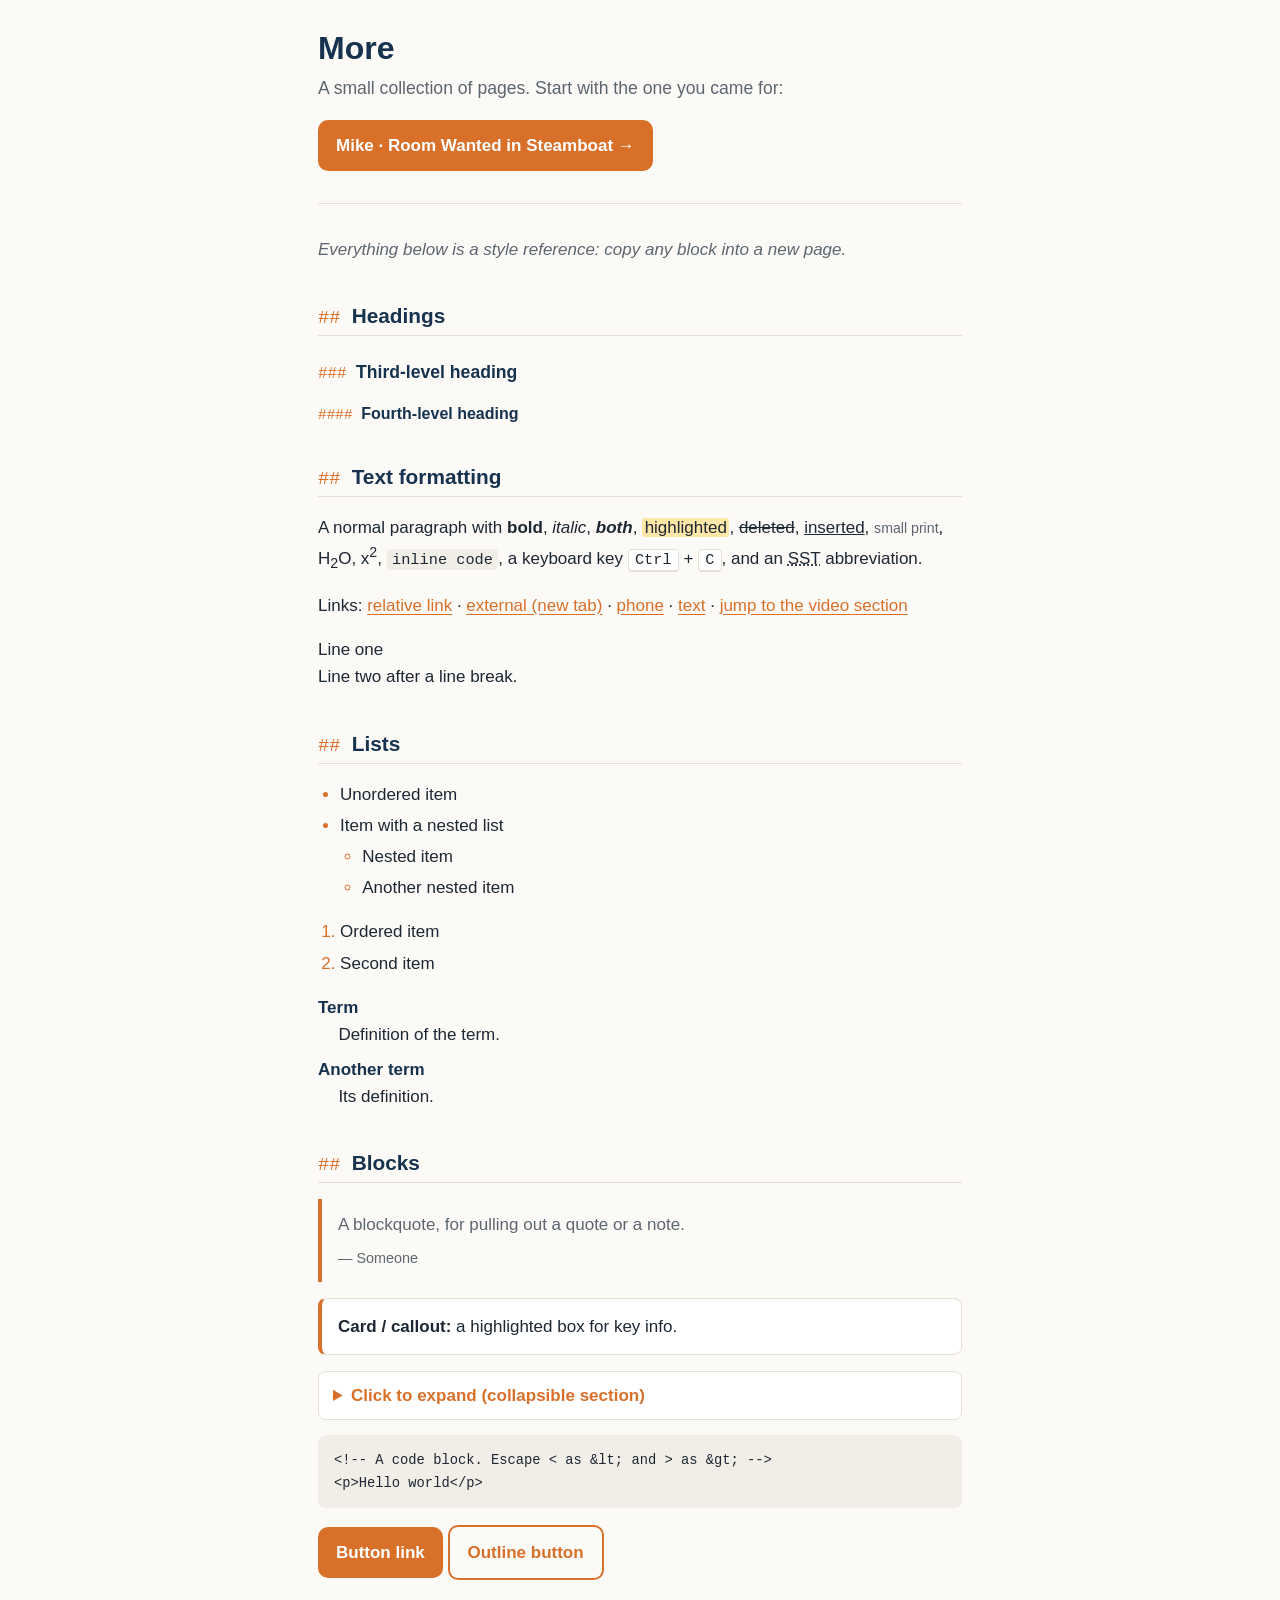
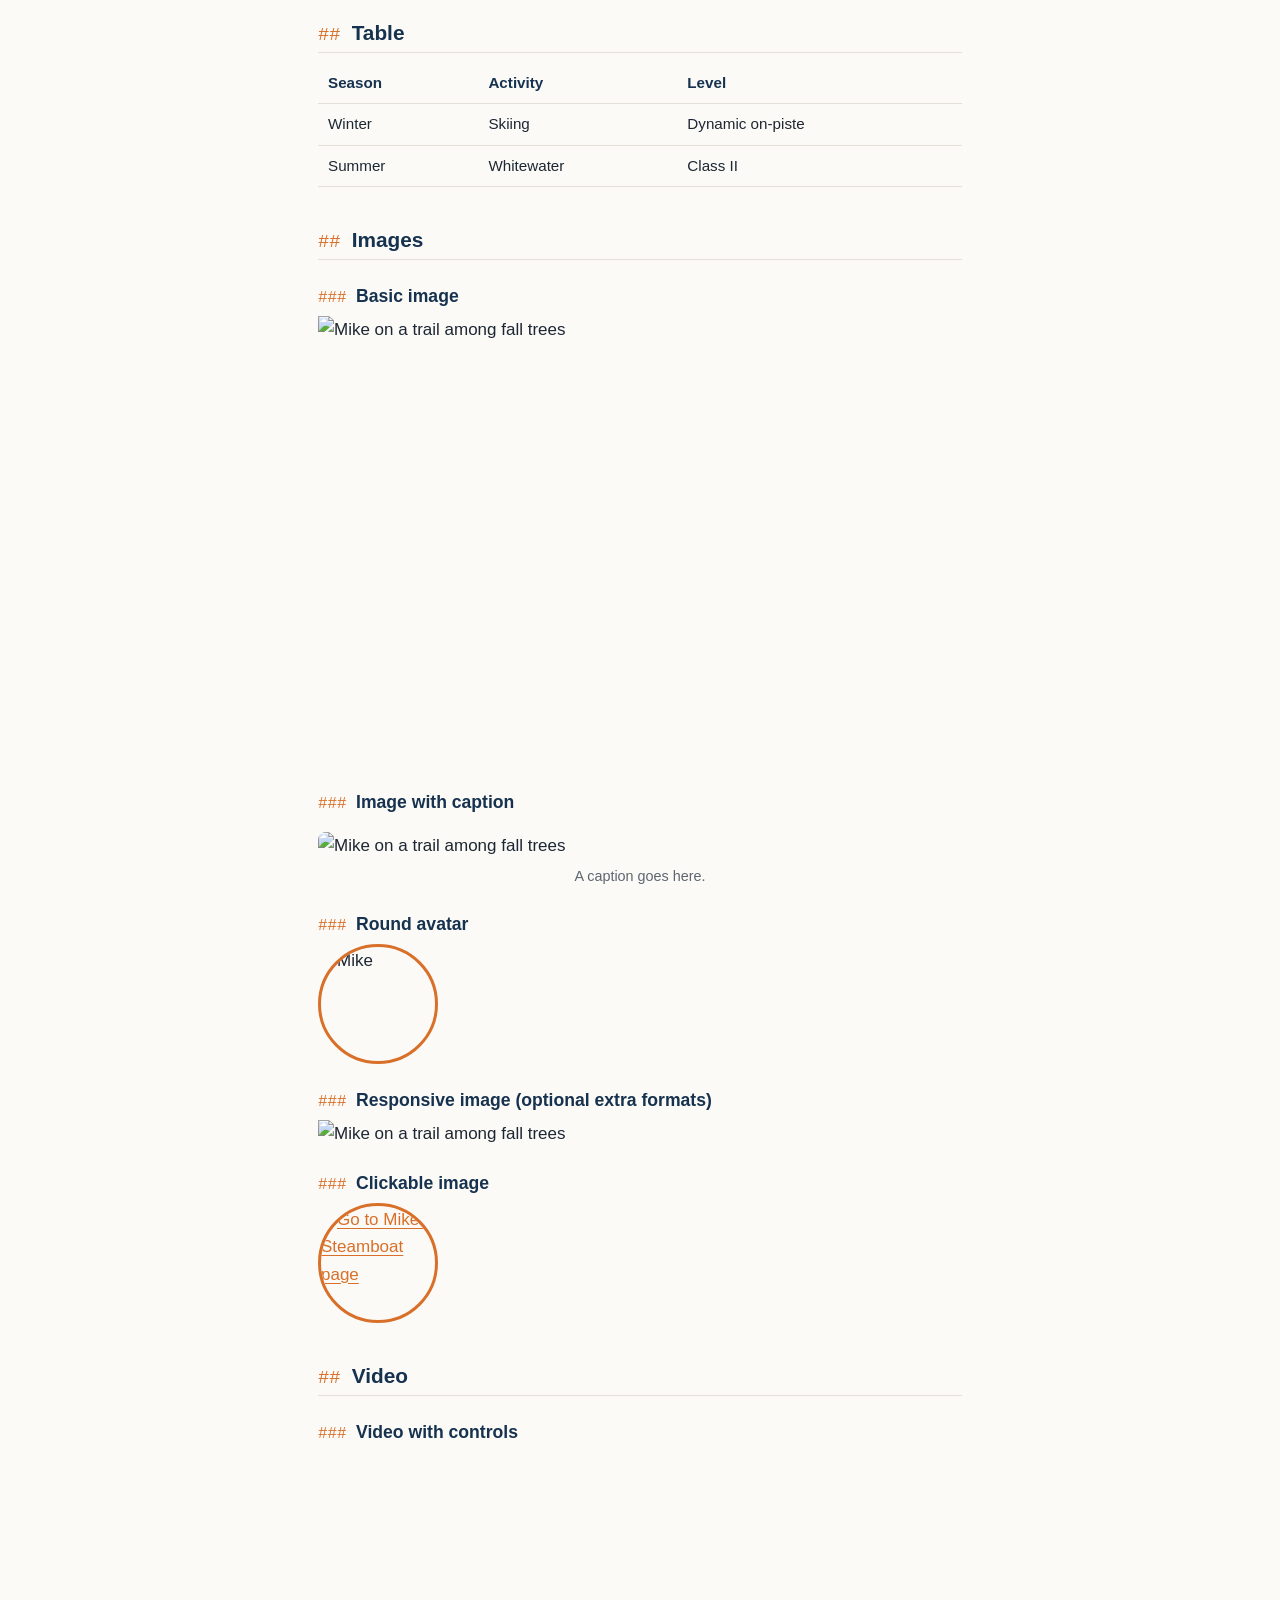
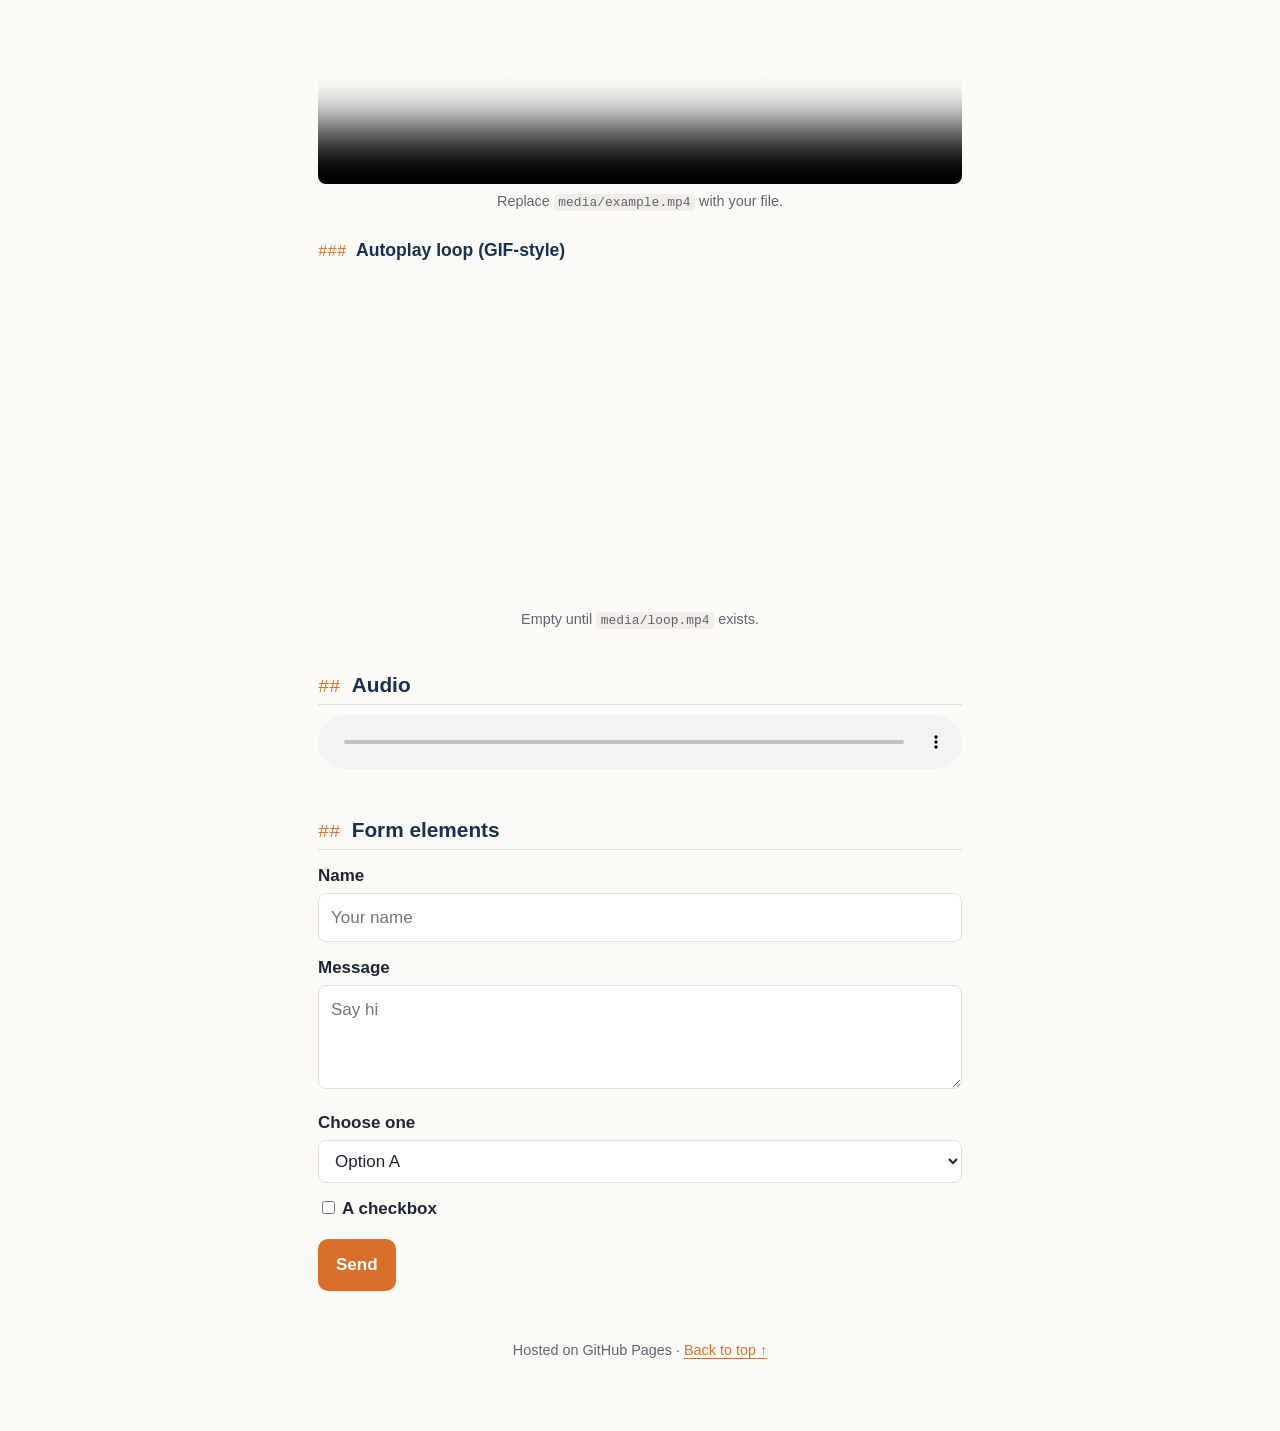
==== audio/index.html @ f0273fe3 "Add files via upload" ====
<!doctype html>
<!--
  Root page for https://ordinaryiconoclast.github.io/more/
  One self-contained HTML5 file: no frameworks, no external fonts or scripts.
  Copy any block below into a new page and delete what you don't need.
-->
<html lang="en">
<head>
<meta charset="utf-8">
<meta name="viewport" content="width=device-width, initial-scale=1">
<title>More</title>
<meta name="description" content="Pages and projects by OrdinaryIconoclast.">
<!-- Optional: emoji favicon, no file needed -->
<link rel="icon" href="data:image/svg+xml,<svg xmlns='http://www.w3.org/2000/svg' viewBox='0 0 100 100'><text y='.9em' font-size='90'>⛰️</text></svg>">
<link rel="stylesheet" href="../more.css">
</head>
<body>
<main>

<!-- ======================= HEADER ======================= -->
<header>
  <h1>More</h1>
  <p class="lead">A small collection of pages. Start with the one you came for:</p>
  <p><a class="btn" href="steamboat/">Mike · Room Wanted in Steamboat →</a></p>
</header>

<hr>
<p class="muted"><em>Everything below is a style reference: copy any block into a new page.</em></p>


<!-- ======================= HEADINGS ======================= -->
<h2>Headings</h2>
<h3>Third-level heading</h3>
<h4>Fourth-level heading</h4>


<!-- ======================= TEXT ======================= -->
<h2>Text formatting</h2>
<p>A normal paragraph with <strong>bold</strong>, <em>italic</em>, <strong><em>both</em></strong>,
<mark>highlighted</mark>, <del>deleted</del>, <ins>inserted</ins>, <small>small print</small>,
H<sub>2</sub>O, x<sup>2</sup>, <code>inline code</code>, a keyboard key <kbd>Ctrl</kbd> + <kbd>C</kbd>,
and an <abbr title="Steamboat Springs Transit">SST</abbr> abbreviation.</p>
<p>Links: <a href="steamboat/">relative link</a> ·
<a href="https://github.com/OrdinaryIconoclast" target="_blank" rel="noopener">external (new tab)</a> ·
<a href="tel:+19704392669">phone</a> · <a href="sms:+19704392669">text</a> ·
<a href="#video">jump to the video section</a></p>
<p>Line one<br>Line two after a line break.</p>


<!-- ======================= LISTS ======================= -->
<h2>Lists</h2>
<ul>
  <li>Unordered item</li>
  <li>Item with a nested list
    <ul><li>Nested item</li><li>Another nested item</li></ul>
  </li>
</ul>
<ol>
  <li>Ordered item</li>
  <li>Second item</li>
</ol>
<dl>
  <dt>Term</dt><dd>Definition of the term.</dd>
  <dt>Another term</dt><dd>Its definition.</dd>
</dl>


<!-- ======================= BLOCKS ======================= -->
<h2>Blocks</h2>
<blockquote>
  <p>A blockquote, for pulling out a quote or a note.</p>
  <footer>— Someone</footer>
</blockquote>

<div class="card"><strong>Card / callout:</strong> a highlighted box for key info.</div>

<details>
  <summary>Click to expand (collapsible section)</summary>
  <p>Hidden content goes here. Nest another <code>&lt;details&gt;</code> inside for nested collapses.</p>
  <details><summary>Nested collapse</summary><p>Even more detail.</p></details>
</details>

<pre><code>&lt;!-- A code block. Escape &lt; as &amp;lt; and &gt; as &amp;gt; --&gt;
&lt;p&gt;Hello world&lt;/p&gt;</code></pre>

<p><a class="btn" href="#">Button link</a> <a class="btn alt" href="#">Outline button</a></p>


<!-- ======================= TABLE ======================= -->
<h2>Table</h2>
<div class="table-wrap">
<table>
  <thead><tr><th>Season</th><th>Activity</th><th>Level</th></tr></thead>
  <tbody>
    <tr><td>Winter</td><td>Skiing</td><td>Dynamic on-piste</td></tr>
    <tr><td>Summer</td><td>Whitewater</td><td>Class II</td></tr>
  </tbody>
</table>
</div>


<!-- ======================= IMAGES ======================= -->
<h2>Images</h2>
<!-- Simple image. Always set alt text; loading="lazy" delays offscreen images. -->
<h3>Basic image</h3>
<img src="steamboat/headshot.jpg" alt="Mike on a trail among fall trees" width="360" height="450" loading="lazy">

<!-- Image with a caption -->
<h3>Image with caption</h3>
<figure>
  <img src="steamboat/headshot.jpg" alt="Mike on a trail among fall trees" loading="lazy">
  <figcaption>A caption goes here.</figcaption>
</figure>

<!-- Round avatar, using the .avatar class -->
<h3>Round avatar</h3>
<img class="avatar" src="steamboat/headshot.jpg" alt="Mike">

<!-- Responsive image: browser picks the best file for screen size/format.
     Uncomment a <source> line only once that file exists: a missing source shows a broken image. -->
<h3>Responsive image (optional extra formats)</h3>
<picture>
  <!-- <source srcset="images/photo.avif" type="image/avif"> -->
  <!-- <source srcset="images/photo.webp" type="image/webp"> -->
  <img src="steamboat/headshot.jpg" alt="Mike on a trail among fall trees" loading="lazy">
</picture>

<!-- Image that links somewhere -->
<h3>Clickable image</h3>
<a href="steamboat/"><img class="avatar" src="steamboat/headshot.jpg" alt="Go to Mike's Steamboat page"></a>


<!-- ======================= VIDEO ======================= -->
<h2 id="video">Video</h2>
<!-- Put video files in the repo (e.g. a "media" folder). Keep files under ~50 MB;
     GitHub rejects single files over 100 MB. MP4 (H.264) plays everywhere. -->
<h3>Video with controls</h3>
<figure>
  <video controls preload="metadata" playsinline poster="steamboat/headshot.jpg">
    <source src="media/example.webm" type="video/webm">
    <source src="media/example.mp4" type="video/mp4">
    <track kind="captions" src="media/example.vtt" srclang="en" label="English">
    Your browser can't play this video. <a href="media/example.mp4">Download it instead.</a>
  </video>
  <figcaption>Replace <code>media/example.mp4</code> with your file.</figcaption>
</figure>

<!-- Silent looping clip, like a GIF (must be muted to autoplay) -->
<h3>Autoplay loop (GIF-style)</h3>
<figure>
  <video autoplay muted loop playsinline src="media/loop.mp4"></video>
  <figcaption>Empty until <code>media/loop.mp4</code> exists.</figcaption>
</figure>


<!-- ======================= AUDIO ======================= -->
<h2>Audio</h2>
<audio controls preload="none">
  <source src="media/example.mp3" type="audio/mpeg">
  Your browser can't play this audio.
</audio>


<!-- ======================= FORM (display only) ======================= -->
<h2>Form elements</h2>
<!-- GitHub Pages is static, so forms can't submit anywhere by themselves.
     A mailto: action opens the visitor's email app instead. -->
<form action="mailto:you@example.com" method="post" enctype="text/plain">
  <label for="name">Name</label>
  <input id="name" name="name" type="text" placeholder="Your name">
  <label for="msg">Message</label>
  <textarea id="msg" name="message" rows="3" placeholder="Say hi"></textarea>
  <label for="pick">Choose one</label>
  <select id="pick" name="pick"><option>Option A</option><option>Option B</option></select>
  <label><input type="checkbox" name="ok"> A checkbox</label>
  <p><button class="btn" type="submit" style="border:0;font:inherit;font-weight:700;cursor:pointer">Send</button></p>
</form>

<footer>
  <p>Hosted on GitHub Pages · <a href="#">Back to top ↑</a></p>
</footer>

</main>
</body>
</html>
---- more.css ----
/* ---------- Colors: edit these to restyle everything ---------- */
  :root { --bg:#fbfaf7; --fg:#1d2733; --muted:#5d6670; --accent:#d9702a; --navy:#16324f;
          --rule:#e4e0d8; --card:#fff; --code:#f1eee8; --mark:#ffe7a8; }
  @media (prefers-color-scheme: dark) {
    :root { --bg:#14181d; --fg:#e8e6e1; --muted:#a3a9b0; --accent:#f08a43; --navy:#9cc0e6;
            --rule:#2b323a; --card:#1b2026; --code:#22282f; --mark:#6b5313; }
  }

  /* ---------- Base ---------- */
  * { box-sizing:border-box; }
  html { -webkit-text-size-adjust:100%; }
  body { margin:0; background:var(--bg); color:var(--fg);
         font:17px/1.6 -apple-system, BlinkMacSystemFont, "Segoe UI", Roboto, Helvetica, Arial, sans-serif; }
  main { max-width:680px; margin:0 auto; padding:28px 18px 56px; }
  a { color:var(--accent); text-underline-offset:3px; }

  /* ---------- Markdown-style headings ---------- */
  h1, h2, h3, h4 { color:var(--navy); line-height:1.25; }
  h1 { font-size:2rem; margin:0 0 6px; }
  h2 { font-size:1.3rem; margin:40px 0 10px; padding-bottom:6px; border-bottom:1px solid var(--rule); }
  h3 { font-size:1.1rem; margin:26px 0 8px; }
  h4 { font-size:1rem; margin:20px 0 6px; }
  h2::before { content:"## "; } h3::before { content:"### "; } h4::before { content:"#### "; }
  h2::before, h3::before, h4::before { color:var(--accent); font:400 .9em ui-monospace, Menlo, Consolas, monospace; }

  /* ---------- Text ---------- */
  .lead { color:var(--muted); font-size:1.1rem; margin-top:0; }
  small, .muted { color:var(--muted); }
  mark { background:var(--mark); color:inherit; padding:0 .15em; border-radius:3px; }
  code, kbd, pre { font-family:ui-monospace, Menlo, Consolas, monospace; font-size:.9em; }
  code { background:var(--code); padding:.1em .35em; border-radius:4px; }
  kbd { border:1px solid var(--rule); border-bottom-width:2px; border-radius:4px; padding:.05em .4em; background:var(--card); }
  pre { background:var(--code); padding:14px 16px; border-radius:8px; overflow-x:auto; line-height:1.45; }
  pre code { background:none; padding:0; }
  abbr[title] { text-decoration:underline dotted; cursor:help; }
  hr { border:0; border-top:1px solid var(--rule); margin:32px 0; }

  /* ---------- Lists ---------- */
  ul, ol { padding-left:1.3em; } li { margin:4px 0; } li::marker { color:var(--accent); }
  dt { font-weight:700; color:var(--navy); margin-top:8px; } dd { margin:0 0 0 1.2em; }

  /* ---------- Blocks ---------- */
  blockquote { margin:16px 0; padding:4px 16px; border-left:4px solid var(--accent); color:var(--muted); }
  blockquote p { margin:8px 0; } blockquote footer { font-size:.9rem; margin-bottom:8px; }
  .card { background:var(--card); border:1px solid var(--rule); border-left:4px solid var(--accent);
          border-radius:8px; padding:14px 16px; margin:16px 0; }
  details { background:var(--card); border:1px solid var(--rule); border-radius:8px; padding:10px 14px; margin:12px 0; }
  summary { cursor:pointer; color:var(--accent); font-weight:600; }
  .btn { display:inline-block; background:var(--accent); color:#fff; text-decoration:none; font-weight:700;
         padding:12px 18px; border-radius:10px; }
  .btn.alt { background:transparent; color:var(--accent); border:2px solid var(--accent); }

  /* ---------- Tables (scroll sideways on small screens) ---------- */
  .table-wrap { overflow-x:auto; }
  table { border-collapse:collapse; width:100%; font-size:.95rem; }
  th, td { text-align:left; padding:8px 10px; border-bottom:1px solid var(--rule); }
  th { color:var(--navy); }

  /* ---------- Media: images & video never overflow the screen ---------- */
  img, video, iframe { max-width:100%; height:auto; display:block; }
  figure { margin:18px 0; }
  figure img, figure video { border-radius:8px; width:100%; }
  figcaption { color:var(--muted); font-size:.9rem; margin-top:6px; text-align:center; }
  .avatar { width:120px; height:120px; object-fit:cover; object-position:50% 30%; border-radius:50%; border:3px solid var(--accent); }
  audio { width:100%; }

  /* ---------- Forms ---------- */
  label { display:block; font-weight:600; margin:12px 0 4px; }
  input, textarea, select { width:100%; font:inherit; color:inherit; background:var(--card);
         border:1px solid var(--rule); border-radius:8px; padding:10px 12px; }
  input[type=checkbox] { width:auto; }

  main > footer { margin-top:48px; text-align:center; color:var(--muted); font-size:.9rem; }
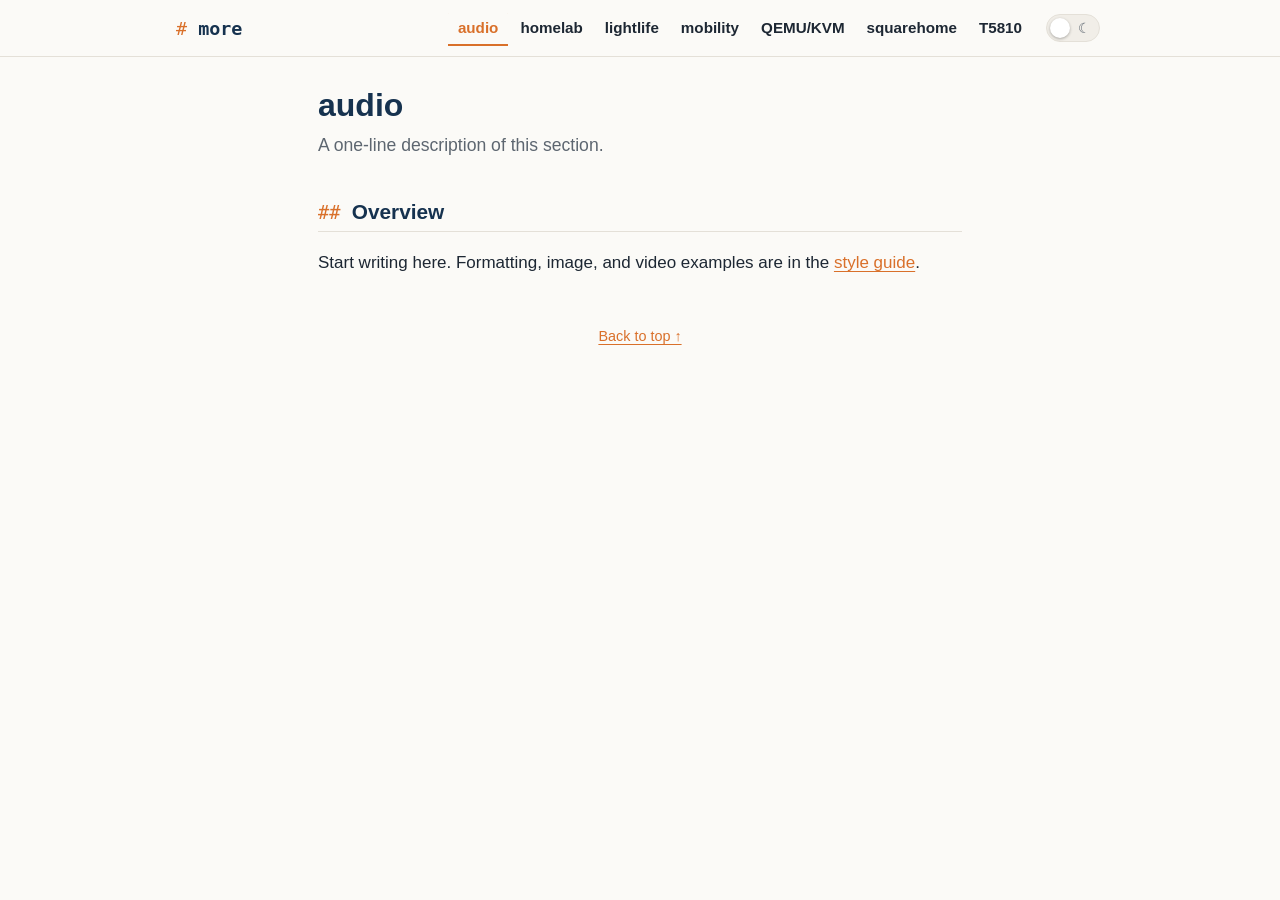
==== commit 15af24d9: "Add shared header, auto navigation, and light/dark theme switch - more.js builds the header and list" ====
--- a/audio/index.html
+++ b/audio/index.html
@@ -1,183 +1,30 @@
 <!doctype html>
-<!--
-  Root page for https://ordinaryiconoclast.github.io/more/
-  One self-contained HTML5 file: no frameworks, no external fonts or scripts.
-  Copy any block below into a new page and delete what you don't need.
--->
 <html lang="en">
 <head>
 <meta charset="utf-8">
 <meta name="viewport" content="width=device-width, initial-scale=1">
-<title>More</title>
-<meta name="description" content="Pages and projects by OrdinaryIconoclast.">
-<!-- Optional: emoji favicon, no file needed -->
+<title>audio · more</title>
+<meta name="description" content="audio: notes and details.">
 <link rel="icon" href="data:image/svg+xml,<svg xmlns='http://www.w3.org/2000/svg' viewBox='0 0 100 100'><text y='.9em' font-size='90'>⛰️</text></svg>">
 <link rel="stylesheet" href="../more.css">
+<script src="../more.js"></script>
 </head>
 <body>
+<!-- The site header and navigation are added here by more.js -->
 <main>
 
-<!-- ======================= HEADER ======================= -->
-<header>
-  <h1>More</h1>
-  <p class="lead">A small collection of pages. Start with the one you came for:</p>
-  <p><a class="btn" href="steamboat/">Mike · Room Wanted in Steamboat →</a></p>
-</header>
+<h1>audio</h1>
+<p class="lead">A one-line description of this section.</p>
 
-<hr>
-<p class="muted"><em>Everything below is a style reference: copy any block into a new page.</em></p>
+<h2>Overview</h2>
+<p>Start writing here. Formatting, image, and video examples are in the <a href="../default.html">style guide</a>.</p>
 
-
-<!-- ======================= HEADINGS ======================= -->
-<h2>Headings</h2>
-<h3>Third-level heading</h3>
-<h4>Fourth-level heading</h4>
-
-
-<!-- ======================= TEXT ======================= -->
-<h2>Text formatting</h2>
-<p>A normal paragraph with <strong>bold</strong>, <em>italic</em>, <strong><em>both</em></strong>,
-<mark>highlighted</mark>, <del>deleted</del>, <ins>inserted</ins>, <small>small print</small>,
-H<sub>2</sub>O, x<sup>2</sup>, <code>inline code</code>, a keyboard key <kbd>Ctrl</kbd> + <kbd>C</kbd>,
-and an <abbr title="Steamboat Springs Transit">SST</abbr> abbreviation.</p>
-<p>Links: <a href="steamboat/">relative link</a> ·
-<a href="https://github.com/OrdinaryIconoclast" target="_blank" rel="noopener">external (new tab)</a> ·
-<a href="tel:+19704392669">phone</a> · <a href="sms:+19704392669">text</a> ·
-<a href="#video">jump to the video section</a></p>
-<p>Line one<br>Line two after a line break.</p>
-
-
-<!-- ======================= LISTS ======================= -->
-<h2>Lists</h2>
-<ul>
-  <li>Unordered item</li>
-  <li>Item with a nested list
-    <ul><li>Nested item</li><li>Another nested item</li></ul>
-  </li>
-</ul>
-<ol>
-  <li>Ordered item</li>
-  <li>Second item</li>
-</ol>
-<dl>
-  <dt>Term</dt><dd>Definition of the term.</dd>
-  <dt>Another term</dt><dd>Its definition.</dd>
-</dl>
-
-
-<!-- ======================= BLOCKS ======================= -->
-<h2>Blocks</h2>
-<blockquote>
-  <p>A blockquote, for pulling out a quote or a note.</p>
-  <footer>— Someone</footer>
-</blockquote>
-
-<div class="card"><strong>Card / callout:</strong> a highlighted box for key info.</div>
-
-<details>
-  <summary>Click to expand (collapsible section)</summary>
-  <p>Hidden content goes here. Nest another <code>&lt;details&gt;</code> inside for nested collapses.</p>
-  <details><summary>Nested collapse</summary><p>Even more detail.</p></details>
-</details>
-
-<pre><code>&lt;!-- A code block. Escape &lt; as &amp;lt; and &gt; as &amp;gt; --&gt;
-&lt;p&gt;Hello world&lt;/p&gt;</code></pre>
-
-<p><a class="btn" href="#">Button link</a> <a class="btn alt" href="#">Outline button</a></p>
-
-
-<!-- ======================= TABLE ======================= -->
-<h2>Table</h2>
-<div class="table-wrap">
-<table>
-  <thead><tr><th>Season</th><th>Activity</th><th>Level</th></tr></thead>
-  <tbody>
-    <tr><td>Winter</td><td>Skiing</td><td>Dynamic on-piste</td></tr>
-    <tr><td>Summer</td><td>Whitewater</td><td>Class II</td></tr>
-  </tbody>
-</table>
-</div>
-
-
-<!-- ======================= IMAGES ======================= -->
-<h2>Images</h2>
-<!-- Simple image. Always set alt text; loading="lazy" delays offscreen images. -->
-<h3>Basic image</h3>
-<img src="steamboat/headshot.jpg" alt="Mike on a trail among fall trees" width="360" height="450" loading="lazy">
-
-<!-- Image with a caption -->
-<h3>Image with caption</h3>
-<figure>
-  <img src="steamboat/headshot.jpg" alt="Mike on a trail among fall trees" loading="lazy">
-  <figcaption>A caption goes here.</figcaption>
-</figure>
-
-<!-- Round avatar, using the .avatar class -->
-<h3>Round avatar</h3>
-<img class="avatar" src="steamboat/headshot.jpg" alt="Mike">
-
-<!-- Responsive image: browser picks the best file for screen size/format.
-     Uncomment a <source> line only once that file exists: a missing source shows a broken image. -->
-<h3>Responsive image (optional extra formats)</h3>
-<picture>
-  <!-- <source srcset="images/photo.avif" type="image/avif"> -->
-  <!-- <source srcset="images/photo.webp" type="image/webp"> -->
-  <img src="steamboat/headshot.jpg" alt="Mike on a trail among fall trees" loading="lazy">
-</picture>
-
-<!-- Image that links somewhere -->
-<h3>Clickable image</h3>
-<a href="steamboat/"><img class="avatar" src="steamboat/headshot.jpg" alt="Go to Mike's Steamboat page"></a>
-
-
-<!-- ======================= VIDEO ======================= -->
-<h2 id="video">Video</h2>
-<!-- Put video files in the repo (e.g. a "media" folder). Keep files under ~50 MB;
-     GitHub rejects single files over 100 MB. MP4 (H.264) plays everywhere. -->
-<h3>Video with controls</h3>
-<figure>
-  <video controls preload="metadata" playsinline poster="steamboat/headshot.jpg">
-    <source src="media/example.webm" type="video/webm">
-    <source src="media/example.mp4" type="video/mp4">
-    <track kind="captions" src="media/example.vtt" srclang="en" label="English">
-    Your browser can't play this video. <a href="media/example.mp4">Download it instead.</a>
-  </video>
-  <figcaption>Replace <code>media/example.mp4</code> with your file.</figcaption>
-</figure>
-
-<!-- Silent looping clip, like a GIF (must be muted to autoplay) -->
-<h3>Autoplay loop (GIF-style)</h3>
-<figure>
-  <video autoplay muted loop playsinline src="media/loop.mp4"></video>
-  <figcaption>Empty until <code>media/loop.mp4</code> exists.</figcaption>
-</figure>
-
-
-<!-- ======================= AUDIO ======================= -->
-<h2>Audio</h2>
-<audio controls preload="none">
-  <source src="media/example.mp3" type="audio/mpeg">
-  Your browser can't play this audio.
-</audio>
-
-
-<!-- ======================= FORM (display only) ======================= -->
-<h2>Form elements</h2>
-<!-- GitHub Pages is static, so forms can't submit anywhere by themselves.
-     A mailto: action opens the visitor's email app instead. -->
-<form action="mailto:you@example.com" method="post" enctype="text/plain">
-  <label for="name">Name</label>
-  <input id="name" name="name" type="text" placeholder="Your name">
-  <label for="msg">Message</label>
-  <textarea id="msg" name="message" rows="3" placeholder="Say hi"></textarea>
-  <label for="pick">Choose one</label>
-  <select id="pick" name="pick"><option>Option A</option><option>Option B</option></select>
-  <label><input type="checkbox" name="ok"> A checkbox</label>
-  <p><button class="btn" type="submit" style="border:0;font:inherit;font-weight:700;cursor:pointer">Send</button></p>
-</form>
+<!-- When this section's code repository exists, delete this line and the one below the link.
+<p><a class="btn" href="https://github.com/OrdinaryIconoclast/audio">View the code on GitHub →</a></p>
+-->
 
 <footer>
-  <p>Hosted on GitHub Pages · <a href="#">Back to top ↑</a></p>
+  <p><a href="#">Back to top ↑</a></p>
 </footer>
 
 </main>
--- a/more.css
+++ b/more.css
@@ -1,10 +1,18 @@
-  /* ---------- Colors: edit these to restyle everything ---------- */
-  :root { --bg:#fbfaf7; --fg:#1d2733; --muted:#5d6670; --accent:#d9702a; --navy:#16324f;
-          --rule:#e4e0d8; --card:#fff; --code:#f1eee8; --mark:#ffe7a8; }
+  /* ---------- Colors: edit these to restyle everything ----------
+     Light is the default. Dark applies when the system is dark (unless the
+     visitor switched to light) or when the visitor switched to dark.
+     Keep both dark blocks identical when you edit them. */
+  :root { color-scheme:light;
+          --bg:#fbfaf7; --fg:#1d2733; --muted:#5d6670; --accent:#d9702a; --navy:#16324f;
+          --rule:#e4e0d8; --card:#fff; --code:#f1eee8; --mark:#ffe7a8; --header:rgba(251,250,247,.92); }
   @media (prefers-color-scheme: dark) {
-    :root { --bg:#14181d; --fg:#e8e6e1; --muted:#a3a9b0; --accent:#f08a43; --navy:#9cc0e6;
-            --rule:#2b323a; --card:#1b2026; --code:#22282f; --mark:#6b5313; }
+    :root:not([data-theme="light"]) { color-scheme:dark;
+          --bg:#14181d; --fg:#e8e6e1; --muted:#a3a9b0; --accent:#f08a43; --navy:#9cc0e6;
+          --rule:#2b323a; --card:#1b2026; --code:#22282f; --mark:#6b5313; --header:rgba(20,24,29,.92); }
   }
+  :root[data-theme="dark"] { color-scheme:dark;
+          --bg:#14181d; --fg:#e8e6e1; --muted:#a3a9b0; --accent:#f08a43; --navy:#9cc0e6;
+          --rule:#2b323a; --card:#1b2026; --code:#22282f; --mark:#6b5313; --header:rgba(20,24,29,.92); }
 
   /* ---------- Base ---------- */
   * { box-sizing:border-box; }
@@ -71,3 +79,64 @@
   input[type=checkbox] { width:auto; }
 
   main > footer { margin-top:48px; text-align:center; color:var(--muted); font-size:.9rem; }
+
+  /* ---------- Site header (built by more.js) ---------- */
+  .site-header { position:sticky; top:0; z-index:20; background:var(--header);
+                 -webkit-backdrop-filter:blur(8px); backdrop-filter:blur(8px); border-bottom:1px solid var(--rule); }
+  .site-bar { max-width:960px; margin:0 auto; padding:10px 16px; display:flex; flex-wrap:wrap; align-items:center; gap:10px; }
+  .brand { font:700 1.15rem ui-monospace, Menlo, Consolas, monospace; color:var(--navy); text-decoration:none; margin-right:auto; }
+  .brand::before { content:"# "; color:var(--accent); font-weight:400; }
+
+  /* Menu button (phones) */
+  .nav-toggle { display:inline-flex; align-items:center; gap:8px; font:inherit; font-size:.95rem; font-weight:600;
+                color:var(--fg); background:transparent; border:1px solid var(--rule); border-radius:8px;
+                padding:7px 11px; cursor:pointer; }
+  .nav-toggle .bars, .nav-toggle .bars::before, .nav-toggle .bars::after
+              { display:block; width:16px; height:2px; background:currentColor; border-radius:2px; position:relative; transition:transform .2s; }
+  .nav-toggle .bars::before, .nav-toggle .bars::after { content:""; position:absolute; left:0; }
+  .nav-toggle .bars::before { top:-5px; } .nav-toggle .bars::after { top:5px; }
+  .nav-open .nav-toggle .bars { background:transparent; }
+  .nav-open .nav-toggle .bars::before { transform:translateY(5px) rotate(45deg); }
+  .nav-open .nav-toggle .bars::after { transform:translateY(-5px) rotate(-45deg); }
+
+  /* Navigation: a dropdown list on phones */
+  .site-nav { order:10; flex-basis:100%; display:none; }
+  .nav-open .site-nav { display:block; }
+  .site-nav ul { list-style:none; margin:0; padding:4px 0 6px; }
+  .site-nav li { margin:0; }
+  .site-nav li::marker { content:none; }
+  .site-nav a { display:block; padding:10px 8px; border-radius:8px; color:var(--fg); text-decoration:none; font-weight:600; }
+  .site-nav a:hover { background:var(--card); color:var(--accent); }
+  .site-nav a[aria-current="page"] { color:var(--accent); }
+  .site-nav a[aria-current="page"]::before { content:"› "; }
+
+  /* Navigation: one row on wider screens */
+  @media (min-width:760px) {
+    .nav-toggle { display:none; }
+    .site-nav { order:0; flex-basis:auto; display:block; }
+    .site-nav ul { display:flex; flex-wrap:wrap; gap:2px; padding:0; }
+    .site-nav a { padding:6px 10px; font-size:.95rem; }
+    .site-nav a[aria-current="page"]::before { content:none; }
+    .site-nav a[aria-current="page"] { box-shadow:inset 0 -2px 0 var(--accent); border-radius:6px 6px 0 0; }
+  }
+
+  /* Light/dark slider switch */
+  .theme-switch { background:none; border:0; padding:4px; cursor:pointer; line-height:0; }
+  .theme-switch .track { position:relative; display:inline-block; width:54px; height:28px; border-radius:14px;
+                         background:var(--code); border:1px solid var(--rule); transition:background .2s; }
+  .theme-switch .icon { position:absolute; top:50%; transform:translateY(-50%); font-size:14px; line-height:1; }
+  .theme-switch .sun { left:7px; color:var(--accent); }
+  .theme-switch .moon { right:8px; color:var(--muted); }
+  .theme-switch .knob { position:absolute; top:3px; left:3px; width:20px; height:20px; border-radius:50%;
+                        background:var(--card); box-shadow:0 1px 3px rgba(0,0,0,.3); transition:transform .2s; }
+  .theme-switch[aria-checked="true"] .knob { transform:translateX(26px); background:var(--navy); }
+  .theme-switch[aria-checked="true"] .moon { color:var(--navy); }
+  .theme-switch:focus-visible .track, .nav-toggle:focus-visible { outline:2px solid var(--accent); outline-offset:2px; }
+
+  /* ---------- Section grid (root page) ---------- */
+  .section-grid { display:grid; grid-template-columns:repeat(auto-fill, minmax(140px, 1fr)); gap:10px; margin:14px 0; }
+  .section-grid a { display:block; background:var(--card); border:1px solid var(--rule); border-left:4px solid var(--accent);
+                    border-radius:8px; padding:14px; font-weight:700; color:var(--navy); text-decoration:none; }
+  .section-grid a:hover { border-color:var(--accent); }
+
+  @media (prefers-reduced-motion: reduce) { * { transition:none !important; } }
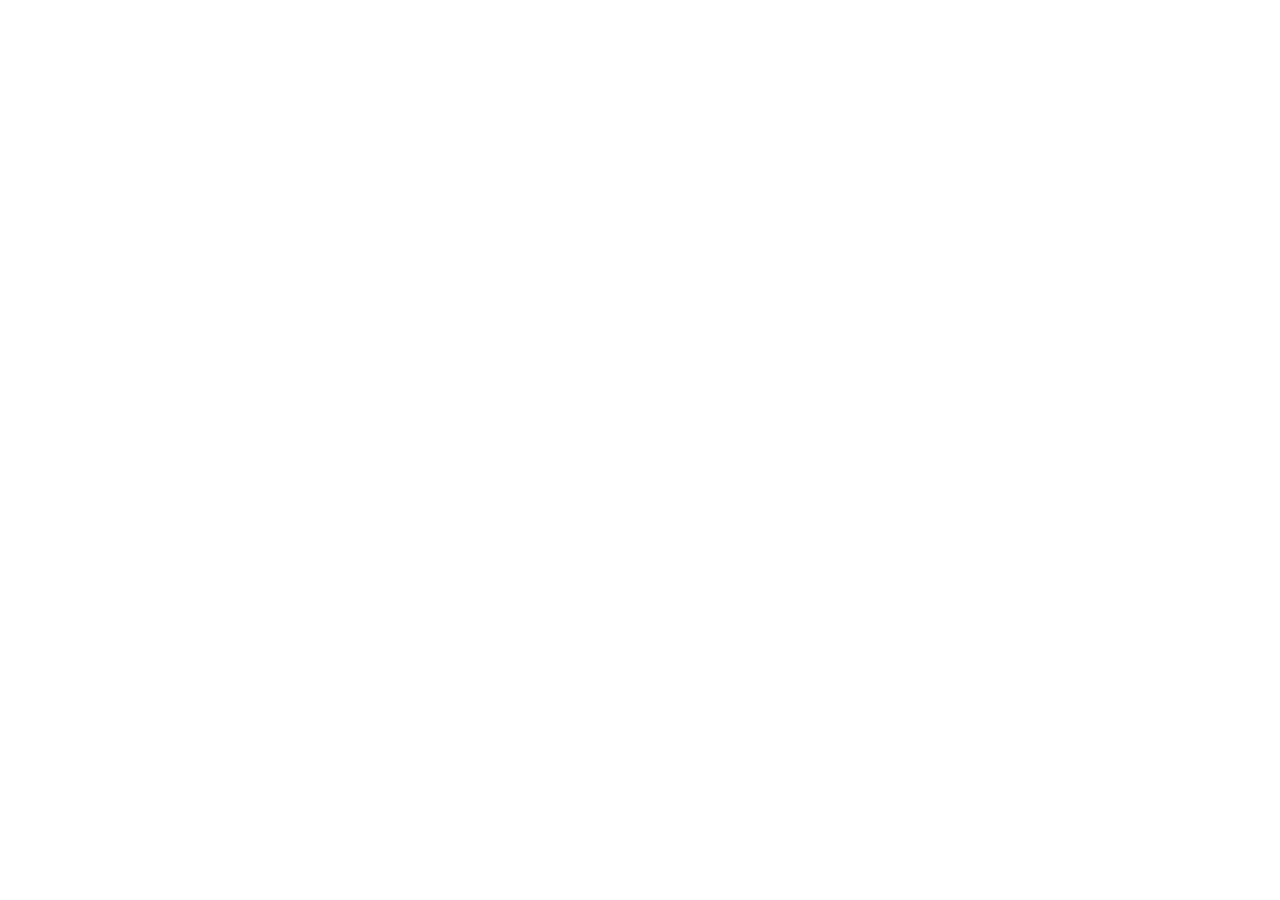
==== commit 71e271f2: "Render each folder's README.md as its page; drop installments line from Steamboat page - One identic" ====
--- a/audio/index.html
+++ b/audio/index.html
@@ -1,32 +1,26 @@
 <!doctype html>
+<!--
+  The same index.html goes in every folder of this site, unchanged.
+  It shows the README.md from its own folder, with the shared header on top.
+
+  To add a page: make a folder, copy this file into it, and add a README.md.
+  The folder appears in the navigation automatically.
+
+  The paths below start with /more/ (this repository's name), so this file
+  works in any folder. If the repository is ever renamed, update them.
+-->
 <html lang="en">
 <head>
 <meta charset="utf-8">
 <meta name="viewport" content="width=device-width, initial-scale=1">
-<title>audio · more</title>
-<meta name="description" content="audio: notes and details.">
+<title>more</title>
 <link rel="icon" href="data:image/svg+xml,<svg xmlns='http://www.w3.org/2000/svg' viewBox='0 0 100 100'><text y='.9em' font-size='90'>⛰️</text></svg>">
-<link rel="stylesheet" href="../more.css">
-<script src="../more.js"></script>
+<link rel="stylesheet" href="/more/more.css">
+<script src="/more/more.js"></script>
 </head>
 <body>
-<!-- The site header and navigation are added here by more.js -->
-<main>
-
-<h1>audio</h1>
-<p class="lead">A one-line description of this section.</p>
-
-<h2>Overview</h2>
-<p>Start writing here. Formatting, image, and video examples are in the <a href="../default.html">style guide</a>.</p>
-
-<!-- When this section's code repository exists, delete this line and the one below the link.
-<p><a class="btn" href="https://github.com/OrdinaryIconoclast/audio">View the code on GitHub →</a></p>
--->
-
-<footer>
-  <p><a href="#">Back to top ↑</a></p>
-</footer>
-
+<main data-markdown="README.md">
+  <noscript><p>This page needs JavaScript to display. You can read it <a href="README.md">as plain text</a>.</p></noscript>
 </main>
 </body>
 </html>
